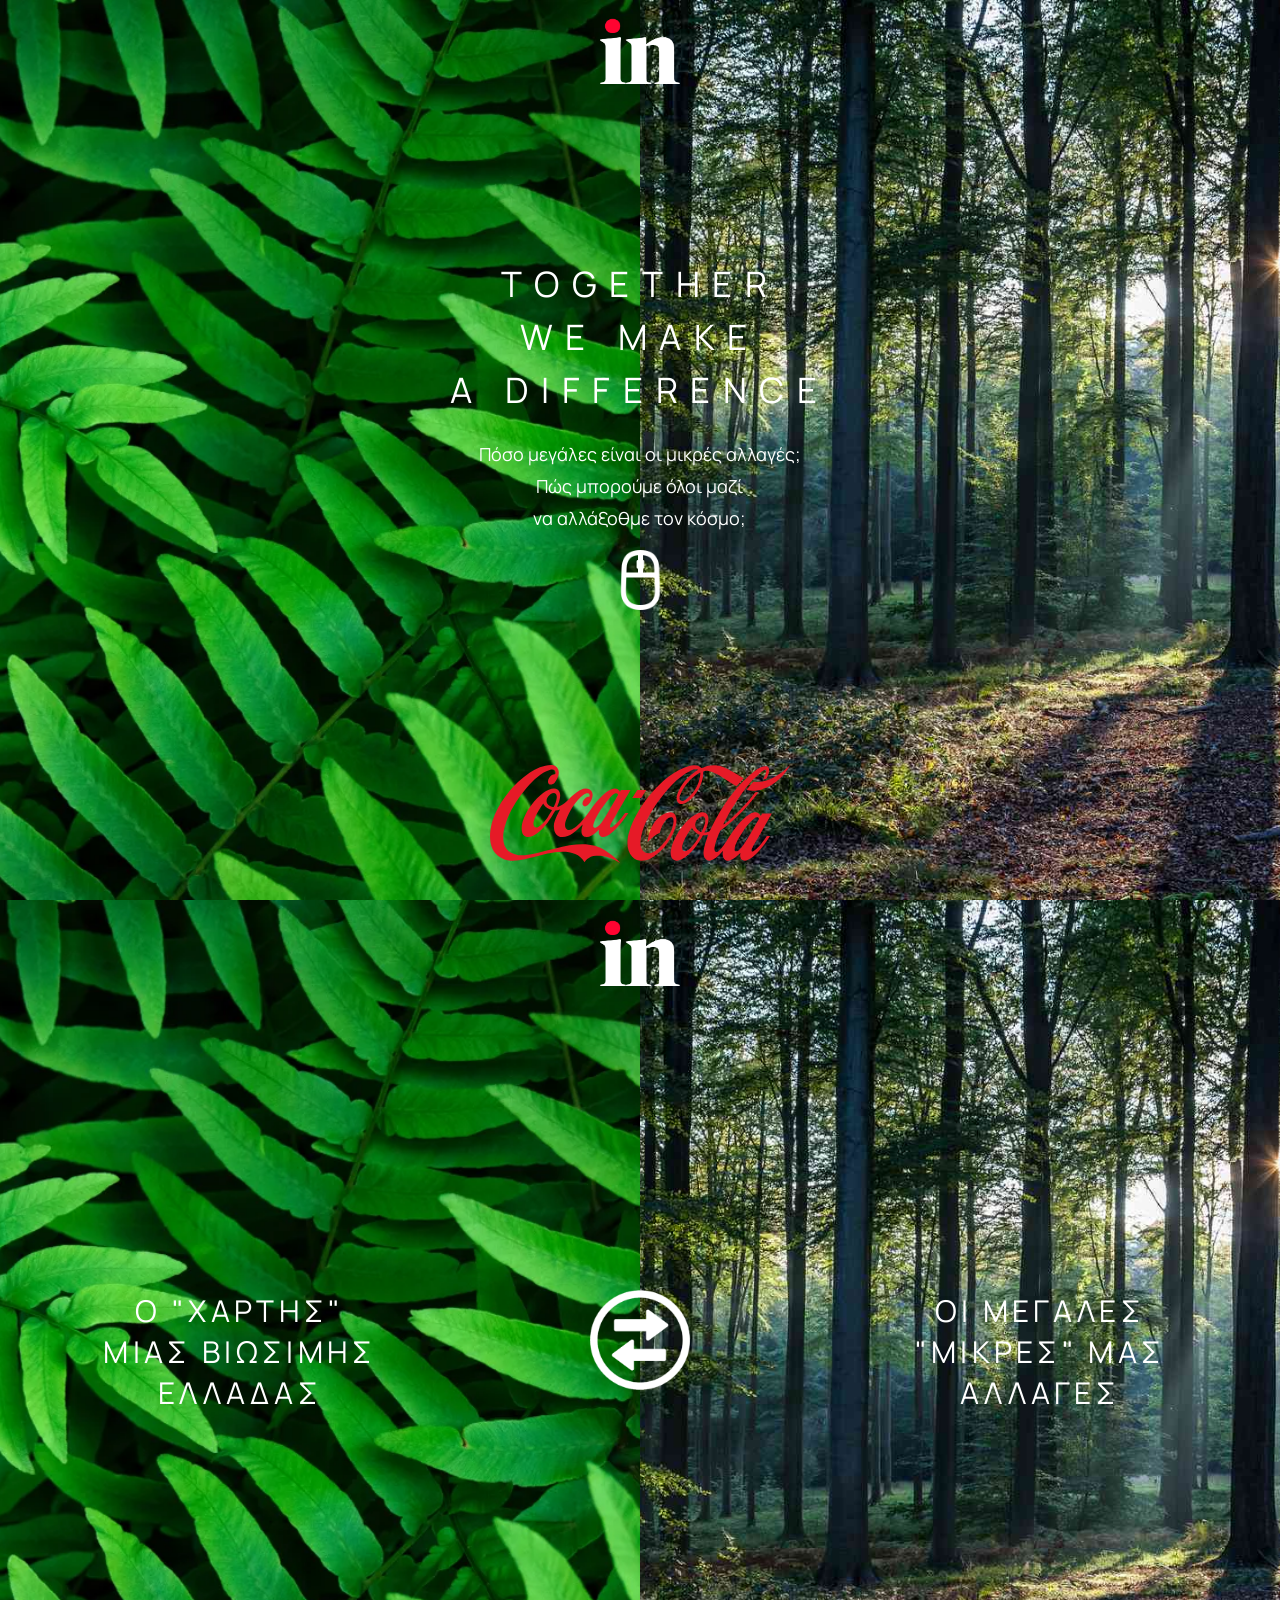
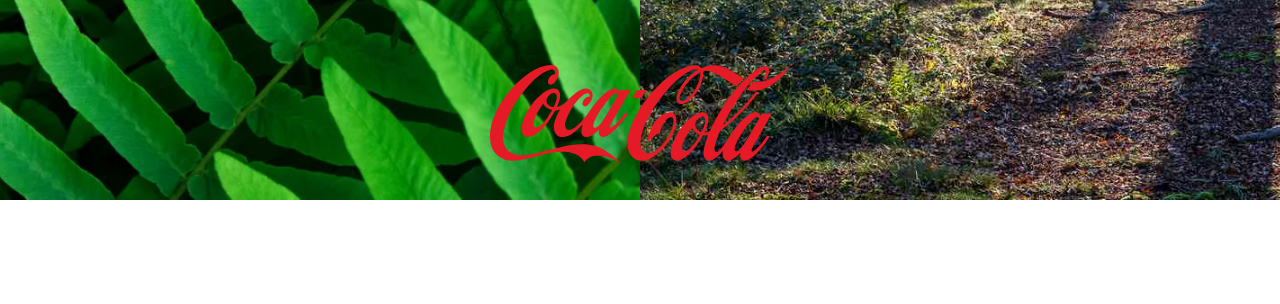
==== index.html @ edd8a03d "Update All slider fixed, small problem with the 2nd" ====
<!DOCTYPE html>
<html lang="en">
<head>
    <meta charset="UTF-8">
    <meta name="viewport" content="width=device-width, initial-scale=1.0">
    <title>In.gr</title>

    <link rel="preconnect" href="https://fonts.googleapis.com">
    <link rel="preconnect" href="https://fonts.gstatic.com" crossorigin>
    <link href="https://fonts.googleapis.com/css2?family=Manrope:wght@200..800&display=swap" rel="stylesheet">


    <script  src="https://code.jquery.com/jquery-3.5.1.min.js"  crossorigin="anonymous"></script>
    <script type="text/javascript" src="./js/fullview.js"></script>


    <link rel="stylesheet" href="css/style.css">
</head>
<body>
    <div id="fullview">
        <div id="section0" class="wrap-page">
            <div class="wrap-content">
                
                <div class="wrap-content-items">
                    <div class="wrap-logo">
                        <img src="imgs/ingr_logo.png" alt="logo">
                    </div>
                    <div class="wrap-text">
                        <div class="text">
                            <div class="p1-wrap">
                                <p class="p1">TOGETHER</p>
                                <p class="p1">WE MAKE</p>
                                <p class="p1">A DIFFERENCE</p>
                            </div>
                            <div class="p2-wrap">
                                <p class="p2">Πόσο μεγάλες είναι οι μικρές αλλαγές;</p>
                                <p class="p2">Πώς μπορούμε όλοι μαζί</p>
                                <p class="p2">να αλλάξοθμε τον κόσμο;</p>
                            </div>
                            <div class="mouse-img">
                                <div class="mouse-icon">
                                    <img src="imgs/mouse.png" alt="">
                                </div>
                            </div>
                        </div>
                    </div>
                    
                    <div class="wrap-img-footer">
                        <div class="inner-img">
                            <img  class="logo-c" id="logo-c" src="imgs/coca-cola.svg" alt="">
                        </div>
                    </div>
                </div>

                <div class="wrap-img">
                    <div class="img1">
                        <img src="imgs/plants.jpg" alt="plants">
                    </div>
                    <div class="img2">
                        <img src="imgs/woods.jpeg" alt="woods">
                    </div>
                </div>

            </div>
        </div>
        
        <div id="section1" class="wrap-page">
            <div class="wrap-content">
                
                <div id="sec1" class="wrap-content-items2">
                    <div class="wrap-logo2" id="wraplogo2">
                        <img class="logo" src="imgs/ingr_logo.png" alt="logo">
                    </div>

                    
                    <div class="wrap-img-footer2" id="wrapimgfooter2">
                        <div class="inner-img2">
                            <img class="logo-c" src="imgs/coca-cola.svg" alt="">
                        </div>
                    </div>
                </div>

                <div id="sec2" class="wrap-img">
                    <div class="img1">
                        <img src="imgs/plants.jpg" alt="plants">
                    </div>
                    <div class="img2">
                        <img src="imgs/woods.jpeg" alt="woods">
                    </div>
                </div>
                <div id="sec3" class="wrap-text2">
                    <div class="wrap-content2">
                        <div class="text1" id="text1">
                            <p id="text1">Ο "ΧΑΡΤΗΣ" ΜΙΑΣ ΒΙΩΣΙΜΗΣ ΕΛΛΑΔΑΣ</p>
                        </div>
                        <div class="button">
                            <img class="switch_mob" src="imgs/switch.png" alt="">
                        </div>
                        <div class="text2" id="text2">
                            <p id="text2">ΟΙ ΜΕΓΑΛΕΣ "ΜΙΚΡΕΣ" ΜΑΣ ΑΛΛΑΓΕΣ</p>
                        </div>
                    </div>
                </div>
            </div>
        </div>

        <div id="section2" class="wrap-page">
            <div class="container">
                <div id="col1" class="column-1">
                    <div class="wrap-img">
                        <div class="img3">
                            <img src="imgs/plants.jpg" alt="plants">
                        </div>
                    </div>
                    <div class="wrap-video">
                        <img class="video" src="imgs/video.jpeg" alt="video">
                    </div>
                </div>
                
                <div id="col2" class="column-2">
                    <div class="wrap-map">
                        <img class="map" src="imgs/map.svg" alt="">
                    </div>
                </div>
                
                <div id="col3" class="column-3" >
                    <div class="wrap-logo3">
                        <img class="logo3" src="imgs/ingr_logo.png" alt="logo">
                    </div>
                    <div class="wrap-content-side">
                        <p class="text3">Ο "ΧΑΡΤΗΣ" ΜΙΑΣ ΒΙΩΣΙΜΗΣ ΕΛΛΑΔΑΣ</p>
                        <p class="text4">Ανακαλύψτε "μικρές πινέζες" στον Ελληνικό χάρτη με μεγάλη επίδραση σε όλους μας</p>
                    </div>
                </div>
            </div>    
            <div id="Replace">
                <div id="colReplace1" class="colReplace1" style="display: none;">
                    <div class="wrap-logo3">
                        <img class="logo3" src="imgs/ingr_logo.png" alt="logo">
                    </div>
                    <div class="wrap-content-side">
                        <p class="text3">ΟΙ ΜΕΓΑΛΕΣ "ΜΙΚΡΕΣ" ΜΑΣ ΑΛΛΑΓΕΣ</p>
                        <p class="text4">Βρείτε εκείνα τα μικρά πράγματα που μπορείτε να κάνετε στην καθημερινότηα, συμβάλλοντας σε μία μεγάλη αλλαγή.</p>
                    </div>
                </div>
                <div id="colReplace2" style="display: none;">
                    <div class="wrap-img">
                        <div class="img4">
                            <img src="imgs/woods.jpeg" alt="woods">
                        </div>
                    </div>
                </div>
                <div id="colReplace3" style="display: none;"></div>
            </div>
            
            <div class="button2">
                <img id="switch2" class="switch_mob2" src="imgs/switch.png" alt="">
            </div>
        </div>

        <div id="section3" class="wrap-page">

            <div id="container1">
                <div id="col1-2" class="colu1">
                    <div class="wrap-logo3">
                        <img class="logo3" src="imgs/ingr_logo.png" alt="logo">
                    </div>
                    <div class="wrap-content-side">
                        <p class="text3">ΟΙ ΜΕΓΑΛΕΣ "ΜΙΚΡΕΣ" ΜΑΣ ΑΛΛΑΓΕΣ</p>
                        <p class="text4">Βρείτε εκείνα τα μικρά πράγματα που μπορείτε να κάνετε στην καθημερινότηα, συμβάλλοντας σε μία μεγάλη αλλαγή.</p>
                    </div>
                </div>
                <div id="col2-2" class="colu2">
                    <div class="wrap-img">
                        <div class="img5">
                            <img src="imgs/woods.jpeg" alt="woods">
                        </div>
                    </div>
                </div>
                <div id="col3-2" class="colu3"></div>
            </div>  

            
            <div class="Replace">
                <div id="col-1" class="column1-2" style="display: none;">
                    <div class="wrap-img">
                        <div class="img3">
                            <img src="imgs/plants.jpg" alt="plants">
                        </div>
                    </div>
                    <div class="wrap-video2">
                        <img class="video" src="imgs/video.jpeg" alt="video">
                    </div>
                </div>
                
                <div id="col-2" class="column2-2" style="display: none;">
                    <div class="wrap-map">
                        <img class="map" src="imgs/map.svg" alt="">
                    </div>
                </div>
                
                <div id="col-3" class="column3-2" style="display: none;">
                    <div class="wrap-logo3">
                        <img class="logo3" src="imgs/ingr_logo.png" alt="logo">
                    </div>
                    <div class="wrap-content-side">
                        <p class="text3">Ο "ΧΑΡΤΗΣ" ΜΙΑΣ ΒΙΩΣΙΜΗΣ ΕΛΛΑΔΑΣ</p>
                        <p class="text4">Ανακαλύψτε "μικρές πινέζες" στον Ελληνικό χάρτη με μεγάλη επίδραση σε όλους μας</p>
                    </div>
                </div>
            </div>  

            <div class="button3">
                <img id="switch3" class="switch_mob3" src="imgs/switch.png" alt="">
            </div>
        </div>
    </div>

    <script src="js/index.js"></script>
</body>
</html>
---- css/style.css ----
body, html {
    margin: 0;
    padding: 0;
    height: 100%;
    min-width: 350px;
}
html {
    scroll-behavior: smooth;
    text-rendering: optimizeLegibility;
    -webkit-font-smoothing: antialiased;
    -webkit-tap-highlight-color: transparent;
    -ms-text-size-adjust: 100%;
    -webkit-text-size-adjust: 100%;
    -webkit-font-smoothing: antialiased;
    -moz-osx-font-smoothing: grayscale;
    overflow-x: hidden;
    overflow-y: hidden;
    height: 100%;
}


.wrap-page {
    display: flex;
    width: 100%;
    height: 100vh;
    transition: transform 0.9s ease;
}
#section2 {
    transform: translateX(-100%);
    margin-top: -100vh;
    z-index: 2;
    background-color: rgb(215, 212, 204);
}
#section3{
    transform: translateX(100%);
    margin-top: -100vh;
    z-index: 2;
    background-color: rgb(215, 212, 204);
}
@keyframes bounce {
    0%, 20%, 50%, 80%, 100% {
        transform: translateY(0);
    }
    40% {
        transform: translateY(-20px);
    }
    60% {
        transform: translateY(-10px);
    }
}

.img1, .img2 {
    width: 50%;
    height: 100%;
    overflow: hidden;
}

.img1 img, .img2 img {
    width: 100%;
    height: 100%;
    object-fit: cover;
}

.wrap-logo {
    position: absolute;
    top: 2%;
    left: 50%;
    transform: translateX(-50%);
    z-index: 1;
}
.wrap-logo img {
    max-width: 90px;
    height: auto;
}

.wrap-text {
    position: absolute;
    top: 25vh;
    left: 50%;
    transform: translate(-50%);
    z-index: 1;
    color: white;
}
.p1-wrap, .p2-wrap {
    display: flex;
    flex-direction: column;
    align-items: center;
}
.p1-wrap {
    margin-bottom: 40px;
}
.p2-wrap {
    margin-bottom: 20px;
}
.p1 {
    font-size: 35px;
    margin-bottom: -30px;
    font-family: 'Manrope';
    letter-spacing: 0.5cap;
}
.p2 {
    margin-bottom: -10px;
    font-size: 18px;
    font-family: 'Manrope';
    display: flex;
}

.mouse-img {
    position: absolute;
    left: 50%;
    transform: translateX(-50%);
    z-index: 1;
}
.mouse-icon img {
    max-width: 80px;
    height: auto;
}

.wrap-img-footer {
    position: absolute;
    top: 85vh;
    left: 50%;
    transform: translateX(-50%);
    z-index: 1;
}
.inner-img img {
    max-width: 300px;
    height: auto;
}

/*FIX THAT*/
.logo-c {
    position: relative;
}

/*****************************************/

.wrap-logo2 {
    position: absolute;
    left: 50%;
    transform: translate(-50%);
    z-index: 1;
}
.logo {
    padding-top: 20px;
}
.wrap-logo2 img {
    max-width: 90px;
    height: auto;
}
.wrap-img-footer2 {
    position: absolute;
    top: 185vh;
    left: 50%;
    transform: translateX(-50%);
    z-index: 1;
}
.inner-img2 img {
    max-width: 300px;
    height: auto;
}



.wrap-text2 {
    position: absolute;
    top: 140vh;
    left: 50%;
    transform: translate(-50%);
    color: white;
}
.wrap-content2 {
    width: 1100px;
    display: flex;
    justify-content: space-between;
}
.text1, .text2 {
    max-width: 300px;
    font-family: "Manrope";
    letter-spacing: 0.2cap;
    text-align: center;
    font-size: 30px;
}
.switch_mob {
    width: 100%;
    max-width: 100px;
    height: auto;
    padding-top: 30px;
}
.button {
    height: 150px;
    width: 100px;
}


#fv-dots {
    position: fixed;
    top: 50%;
    left: 96%;
    transform: translate(-50%, -50%);
}

#fv-dots ul {
    display: block;
    list-style: none;
}

#fv-dots ul li {
    padding: 10px;
}

#fv-dots ul li a {
    display: block;
    margin: auto;
    width: 10px;
    height: 10px;
    text-align: center;
}

#fv-dots ul li a span {
    display: block;
    z-index: 1;
    cursor: pointer;
    text-decoration: none;
    background-color: #888888;
    border-radius: 50%;
    margin: 0 auto;
    width: 7px;
    height: 7px;
    transition: 0.1s ease all;
}


#fv-dots ul a.active span {
    width: 9px;
    height: 9px;
    background-color: #bdbdbd;
}

#fv-dots ul a:hover span {
    width: 9px;
    height: 9px;
}

@media (max-width: 1100px) {
    .wrap-content2 {
        width: 800px;
    }
    .text1, .text2 {
        font-size: 25px;
    }
    .switch_mob {
        padding-left: 10px;
        height: auto;
        width: 80px;
    }
}
@media (max-width: 800px) {
    .wrap-content2 {
        width: 600px;
    }
    .text1, .text2 {
        font-size: 23px;
    }
    .switch_mob {
        padding-right: 200px;
        height: auto;
        width: 70px;
    }
}
@media (max-width: 600px) {
    .wrap-content2 {
        width: 400px;
    }
    .text1, .text2 {
        font-size: 20px;
    }
}

/***********************************/
.section3{
    max-height: 100vh;
}

.container {
    margin: 0;
    padding: 0;
    height: 100%;
    display: flex;
    height: 100%;
}

.column-1 {
    width: 34%;
    transition: all 0.5s ease-in-out;
}

.column-2 {
    width:48%;
    transition: all 0.5s ease-in-out;
    background-color: rgb(212, 212, 212);
}

.column-3 {
    width: 18%;
    background-color: rgb(126, 0, 0);
    transition: all 0.5s ease-in-out;
}


.wrap-img {
    position: relative;
    width: 100%;
    height: 100%;
    display: flex;
    z-index: 0;
}
.img3{
    width: 100%;
    height: 100%;
    overflow: hidden;
}
.img3 img{
    width: 100%;
    height: 100%;
    object-fit: cover;
}

.wrap-video {
    top: -90%;
    position: relative;
    display: flex;
    justify-content: center;
    align-content: center;
}
.video {
    height: auto;
    max-width: 450px;
    width: 100%;
    padding: 20px;
}

.wrap-map {
    position: relative;
    width: 100%;
    height: 100%;
    display: flex;
}
.map{
    width: 100%;
    height: 100%;
    overflow: hidden;
}

.wrap-logo3 {
    display: flex;
    justify-content: center;
    z-index: 1;
}
.logo3 {
    padding-top: 5vh;
}
.wrap-logo3 img {
    max-width: 70px;
    height: auto;
}
.wrap-content-side {
    display: flex;
    flex-direction: column;
    align-items: center;
    padding-top: 30px;
}
.text3 {
    max-width: 250px;
    font-family: "Manrope";
    letter-spacing: 0.2cap;
    text-align: center;
    font-size: 26px;
    font-weight: 200;
    color: white;
}
.text4 {
    max-width: 300px;
    font-family: "Manrope";
    letter-spacing: 0.2cap;
    text-align: center;
    font-size: 16px;
    font-weight: 200;
    color: white;
}
.switch_mob2 {
    position: absolute;
    width: 100%;
    max-width: 100px;
    height: auto;
    top: 50vh;
    right: 18%;
    transform: translate(50%);
    transition: all 0.6s ease-in-out;
}


/* CSS for fade effect */
.content-wrapper {
    opacity: 1;
    transition: opacity 0.4s ease-in-out;
}

.fade {
    opacity: 0;
}



#fv-dots {
    position: fixed;
    top: 50%;
    display: none;
    left: 96%;
    transform: translate(-50%, -50%);
}

@media screen and (max-width: 800px) {
    .container {
        flex-direction: column;
    }
    .column-1 {
        width: 100%;
        max-height: 32vh;
    }
    .wrap-video {
        top:-100%
    }
    .video {
        height: auto;
        max-width: 150px;
        width: 100%;    
        padding: 20px;
    }    
    
    
    .column-2 {
        width: 100%;
        max-height: 38vh;
    }
    .column-3 {
        width: 100%;
        max-height: 30vh;
    }
}
/******************************************************/
#container1 {
    margin: 0;
    padding: 0;
    width: 100%;
    height: 100vh;
    display: flex;
}

.colu1 {
    max-width: 22%;
    width: 100%;
    height: 100%;
    position: relative;
    background-color: rgb(126, 0, 0);
    transition: all 0.5s ease-in-out;
}
.colu2 {
    max-width: 78%;
    width: 100%;
    height: 100%;
    position: relative;
    transition: all 0.5s ease-in-out;
}
.colu3 {
    width: 0%;
    transition: all 0.5s ease-in-out;
    background-color: rgb(126, 0, 0);
}


.wrap-video2 {
    top: -90%;
    position: relative;
    display: flex;
    justify-content: center;
    align-content: center;
}

.switch_mob3 {
    position: absolute;
    width: 100%;
    max-width: 100px;
    height: auto;
    top: 50vh;
    right: 78%;
    transform: translate(50%);
    transition: all 0.6s ease-in-out;
}
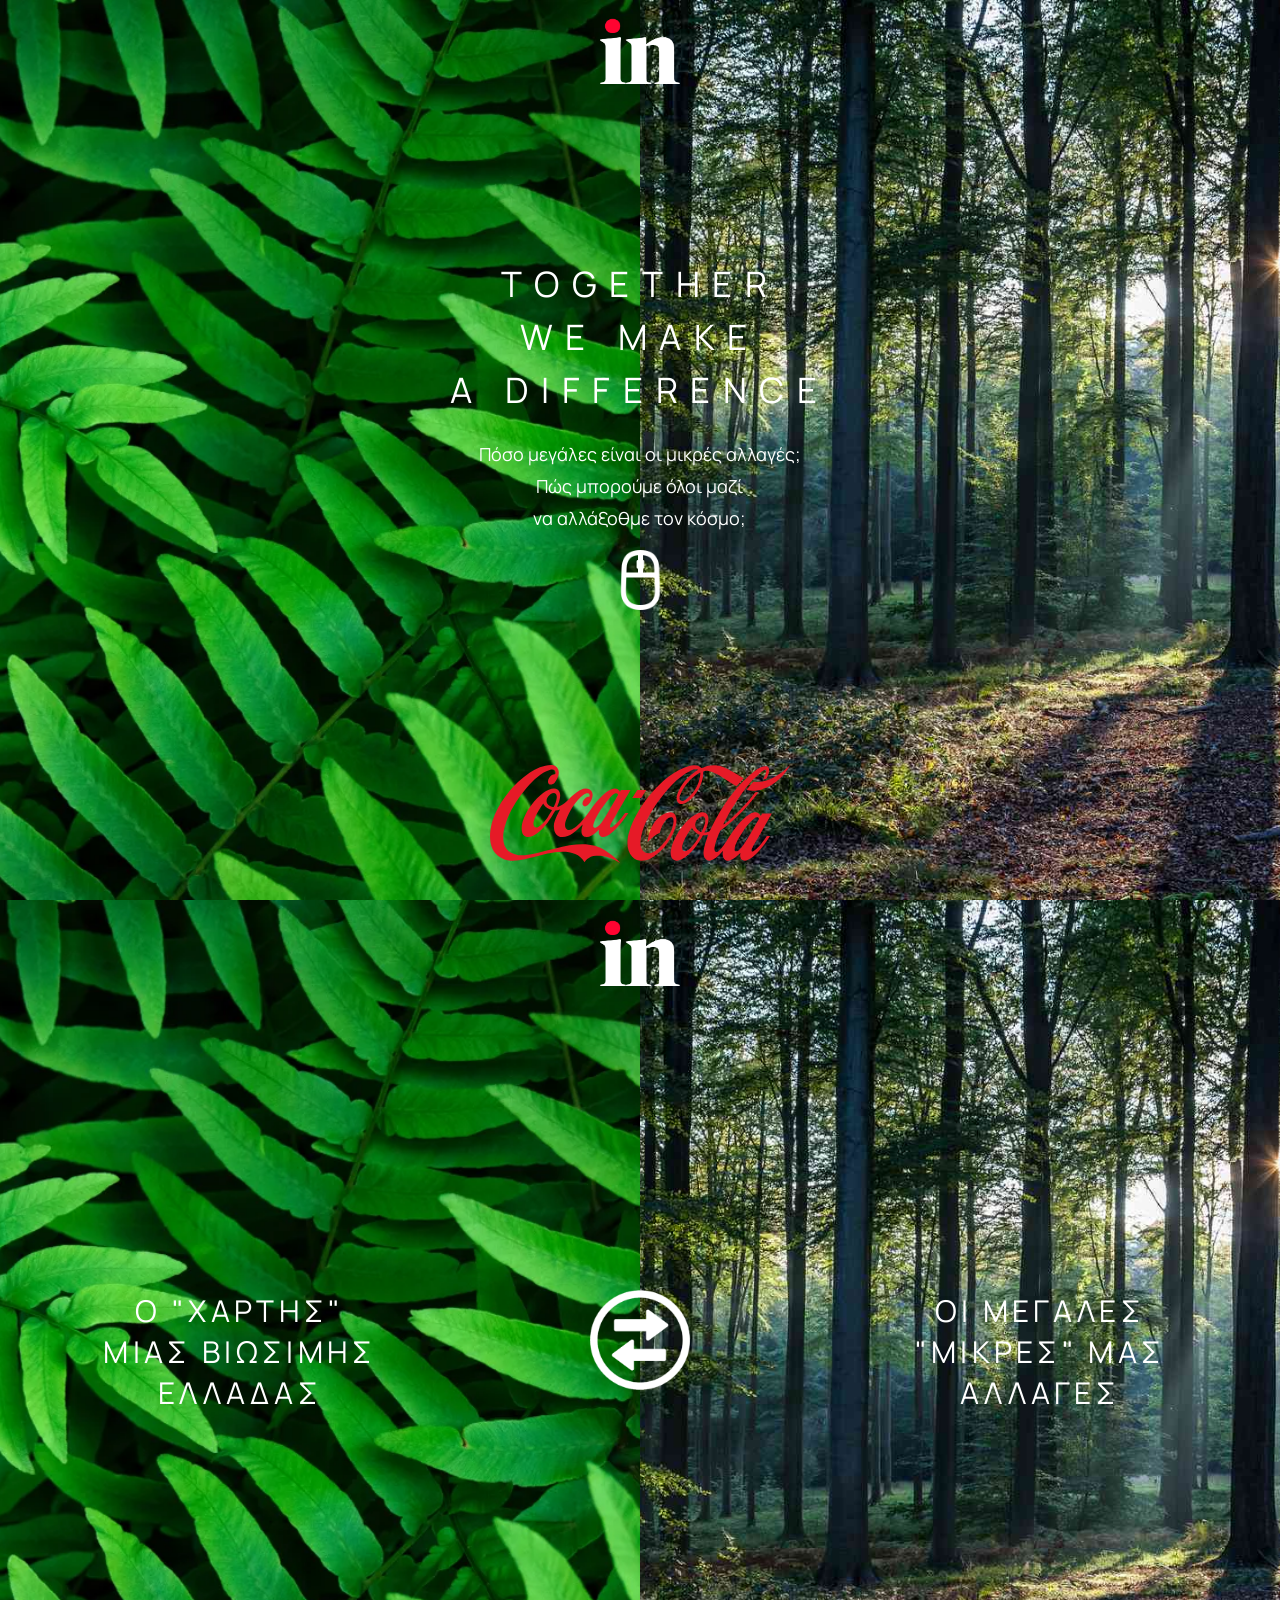
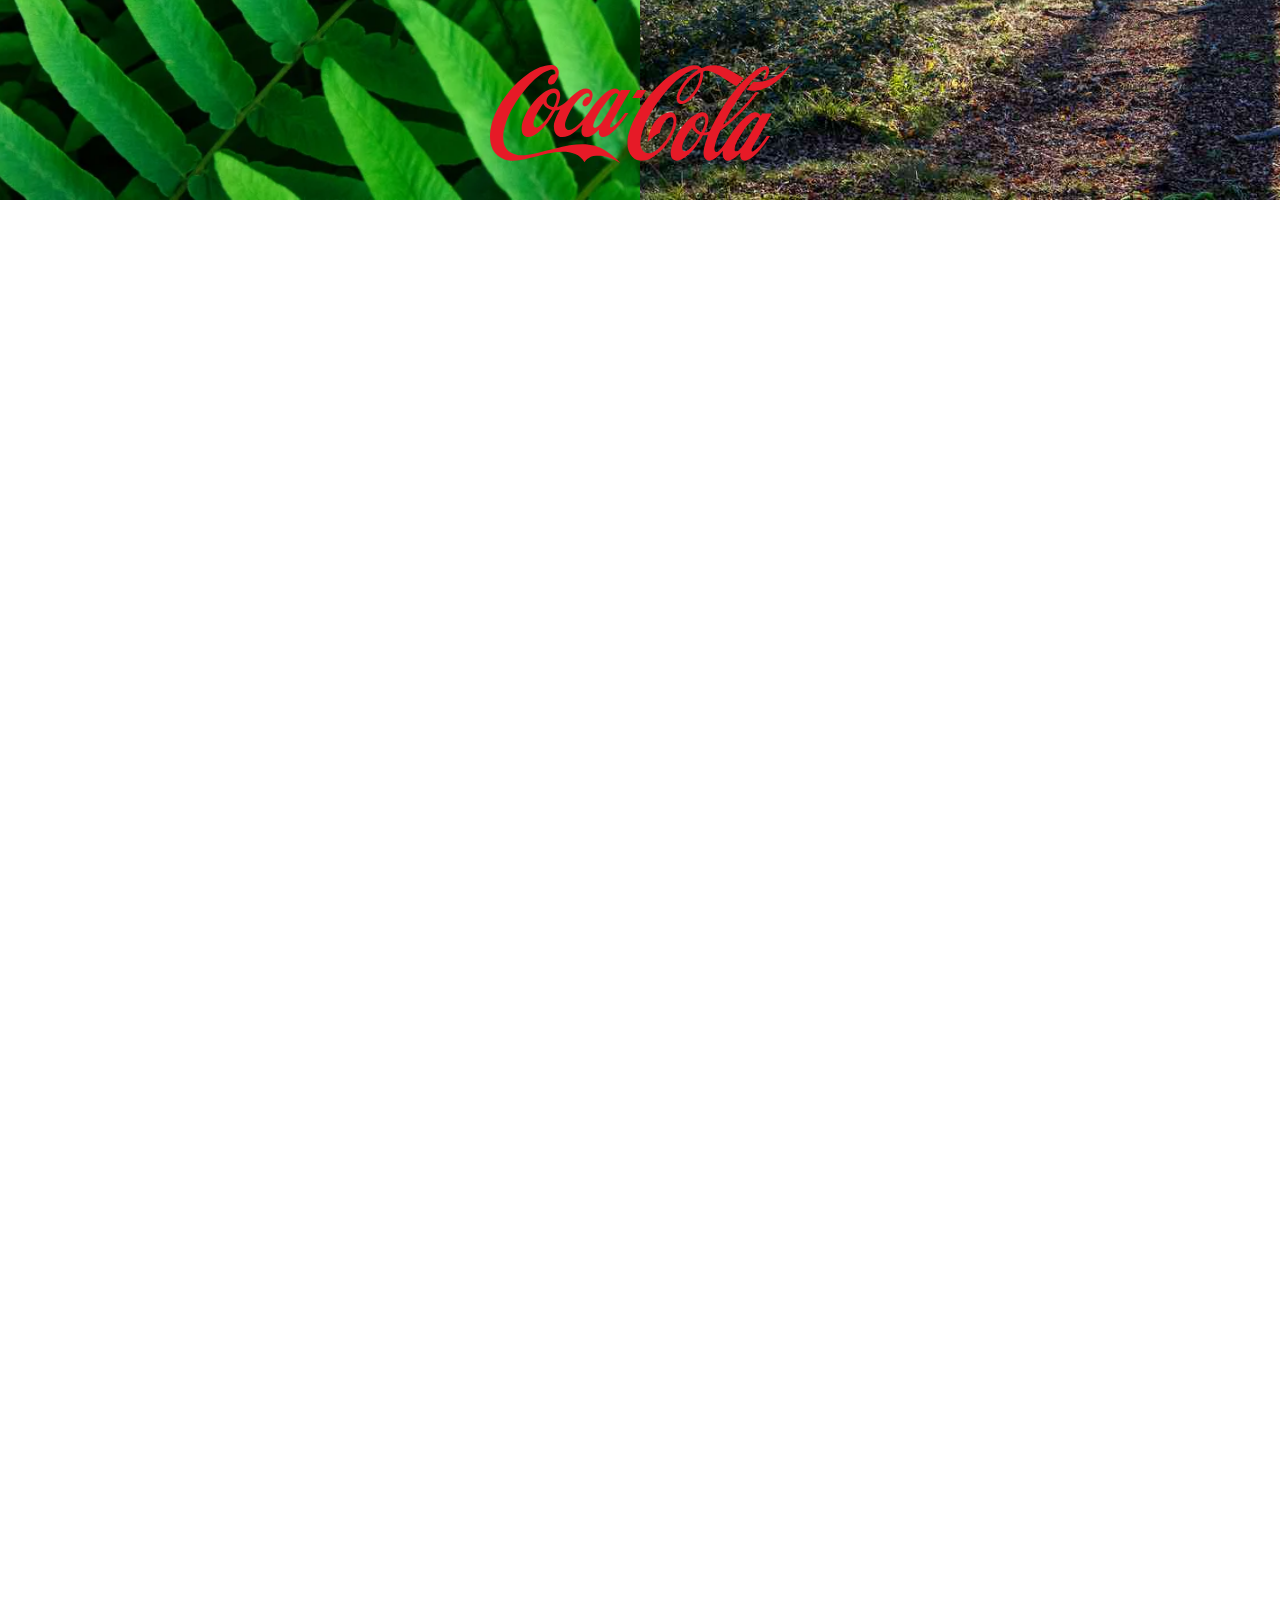
==== commit 72431618: "Changes" ====
--- a/index.html
+++ b/index.html
@@ -172,8 +172,24 @@
                 </div>
                 <div id="col2-2" class="colu2">
                     <div class="wrap-img">
-                        <div class="img5">
-                            <img src="imgs/woods.jpeg" alt="woods">
+                        <div>
+                            <div class="img5">
+                                <img src="imgs/woods.jpeg" alt="woods">
+                            </div>
+                            <div>
+                                <div class="art">
+
+                                </div>
+                                <div class="art">
+
+                                </div>
+                                <div class="art">
+
+                                </div>
+                                <div class="art">
+
+                                </div>
+                            </div>
                         </div>
                     </div>
                 </div>
@@ -182,7 +198,7 @@
 
             
             <div class="Replace">
-                <div id="col-1" class="column1-2" style="display: none;">
+                <div id="recol-1" class="column1-2" style="display: none;">
                     <div class="wrap-img">
                         <div class="img3">
                             <img src="imgs/plants.jpg" alt="plants">
@@ -193,13 +209,13 @@
                     </div>
                 </div>
                 
-                <div id="col-2" class="column2-2" style="display: none;">
+                <div id="recol-2" class="column2-2" style="display: none;">
                     <div class="wrap-map">
                         <img class="map" src="imgs/map.svg" alt="">
                     </div>
                 </div>
                 
-                <div id="col-3" class="column3-2" style="display: none;">
+                <div id="recol-3" class="column3-2" style="display: none;">
                     <div class="wrap-logo3">
                         <img class="logo3" src="imgs/ingr_logo.png" alt="logo">
                     </div>
--- a/css/style.css
+++ b/css/style.css
@@ -458,7 +458,6 @@
 }
 
 .colu1 {
-    max-width: 22%;
     width: 100%;
     height: 100%;
     position: relative;
@@ -496,4 +495,10 @@
     right: 78%;
     transform: translate(50%);
     transition: all 0.6s ease-in-out;
+}
+
+.art {
+    width: 200px;
+    height: 500px;
+    background-color: blue;
 }
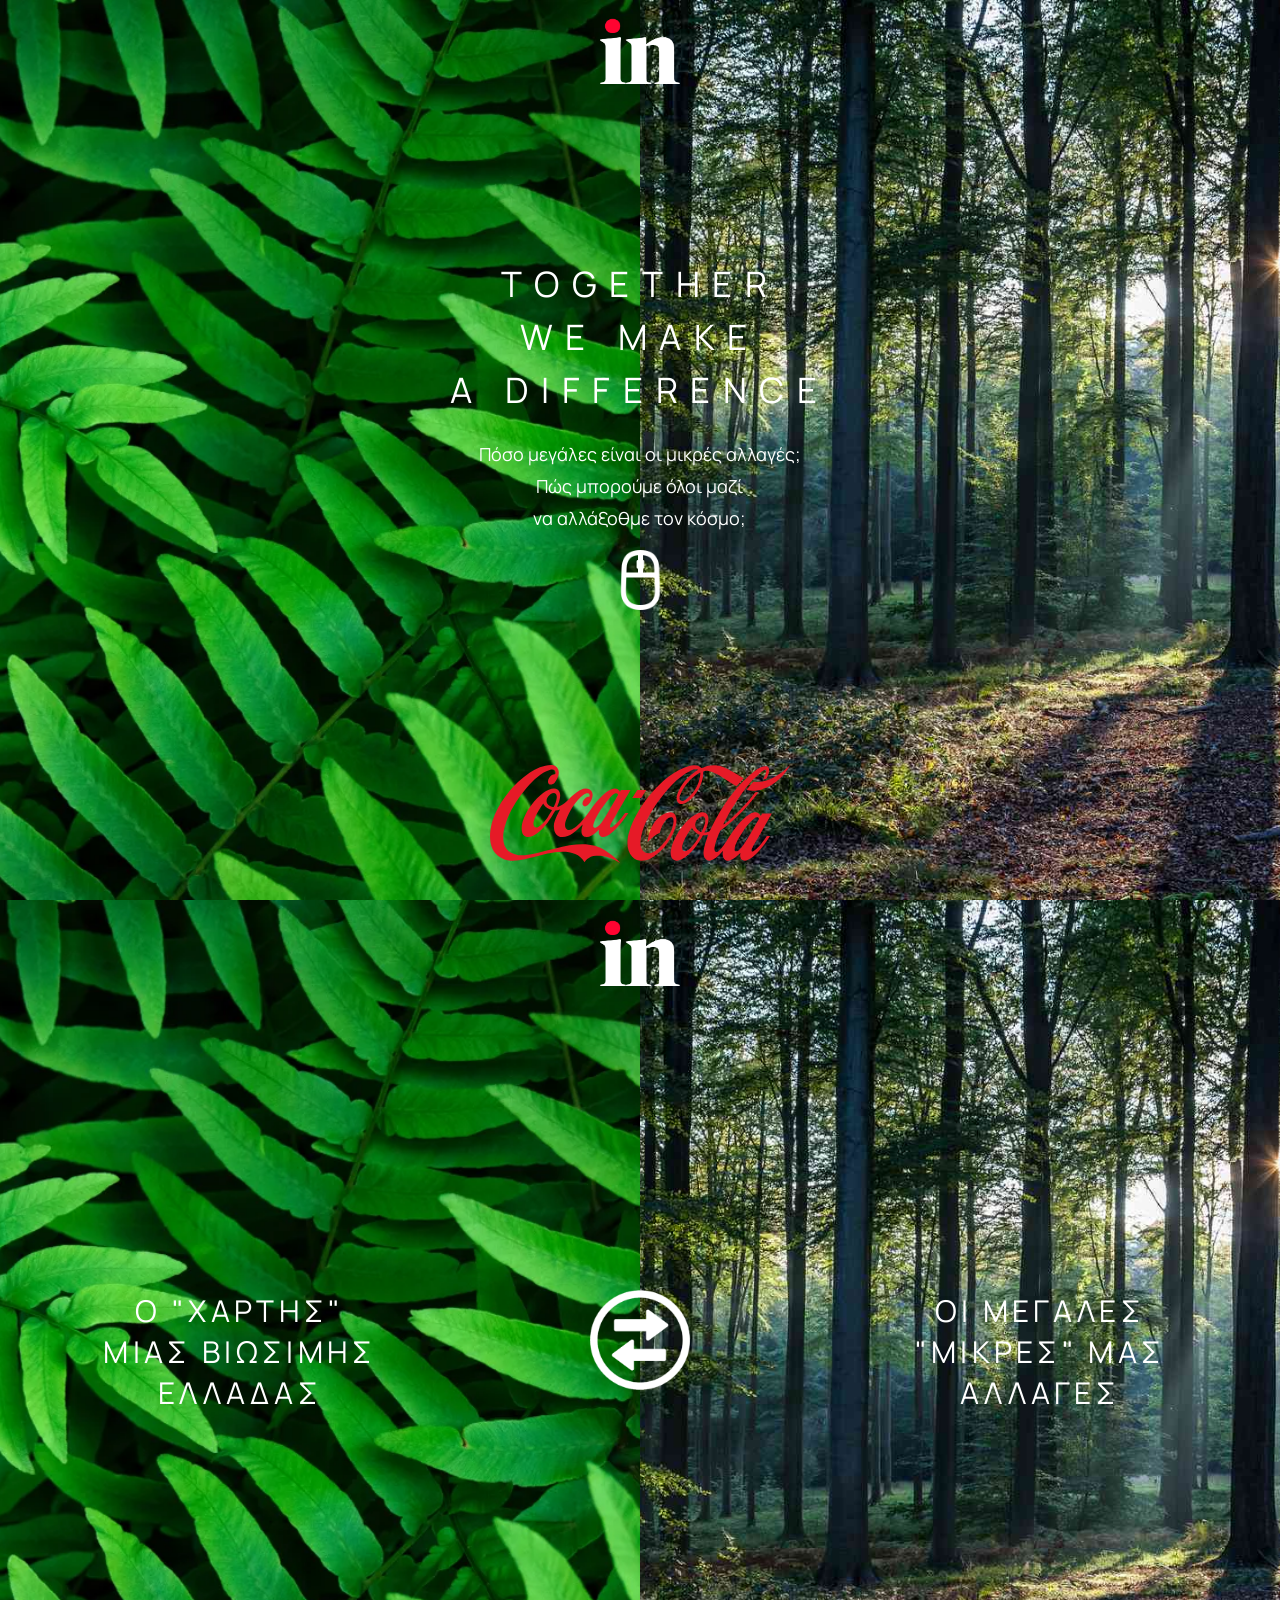
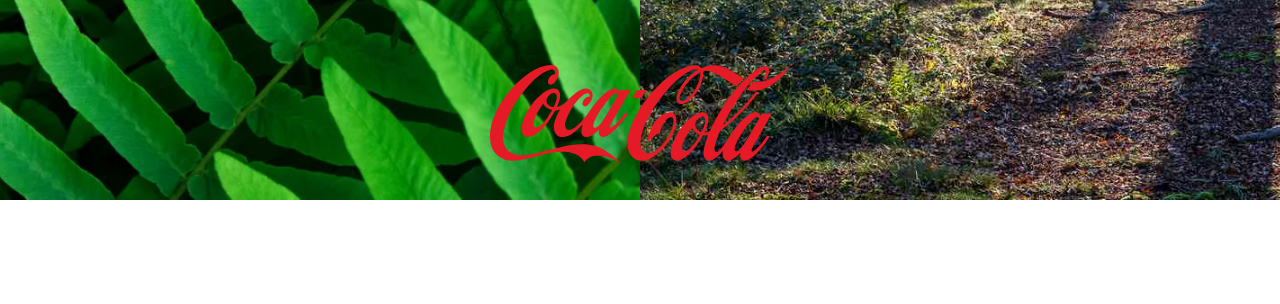
==== commit 9fed7843: "Updates" ====
--- a/index.html
+++ b/index.html
@@ -120,6 +120,11 @@
                 <div id="col2" class="column-2">
                     <div class="wrap-map">
                         <img class="map" src="imgs/map.svg" alt="">
+                        <div class="point">
+                            <div class="pointer thesal">
+
+                            </div>
+                        </div>
                     </div>
                 </div>
                 
@@ -147,6 +152,20 @@
                     <div class="wrap-img">
                         <div class="img4">
                             <img src="imgs/woods.jpeg" alt="woods">
+                            <div class="wrap-art">
+                                <div class="art">
+                                    <img src="imgs/video.jpeg" alt="">
+                                </div>
+                                <div class="art">
+                                    <img src="imgs/video.jpeg" alt="">
+                                </div>
+                                <div class="art">
+                                    <img src="imgs/video.jpeg" alt="">
+                                </div>
+                                <div class="art">
+                                    <img src="imgs/video.jpeg" alt="">
+                                </div>
+                            </div>
                         </div>
                     </div>
                 </div>
@@ -158,7 +177,7 @@
             </div>
         </div>
 
-        <div id="section3" class="wrap-page">
+        <div id="section3" class="wrap-page hidden">
 
             <div id="container1">
                 <div id="col1-2" class="colu1">
@@ -172,31 +191,44 @@
                 </div>
                 <div id="col2-2" class="colu2">
                     <div class="wrap-img">
-                        <div>
+                        <div class="wrap-vid">
                             <div class="img5">
                                 <img src="imgs/woods.jpeg" alt="woods">
                             </div>
-                            <div>
-                                <div class="art">
-
-                                </div>
-                                <div class="art">
-
-                                </div>
-                                <div class="art">
-
-                                </div>
-                                <div class="art">
-
+                            <div class="wrap-arts">
+                                <div class="wrap-art">
+                                    <div class="art">
+                                        <img src="imgs/video.jpeg" alt="">
+                                        <div class="ontop">
+                                            <h2>Zero Drop tips</h2>
+                                            <p>που δίνουν καθημερινά αξία σε κάθε σταγόνα νερού</p>
+                                        </div>
+                                    </div>
+                                </div>
+                                <div class="wrap-art">
+                                    <div class="art">
+                                        <img src="imgs/video.jpeg" alt="">
+                                        <div class="ontop">
+                                            <h2>Κλιματική Αλλαγή</h2>
+                                            <p>Όλοι μαζί μπορούμε να κάνουμε την διαφορά</p>
+                                        </div>
+                                    </div>
+                                </div>
+                                <div class="wrap-art">
+                                    <div class="art">
+                                        <img src="imgs/video.jpeg" alt="">
+                                        <div class="ontop">
+                                            <h2>Circular Economy</h2>
+                                            <p>Έτσι θα κάνεις την κυκλική οικονομία έναν τρόπο ζωής</p>
+                                        </div>
+                                    </div>
                                 </div>
                             </div>
                         </div>
                     </div>
                 </div>
                 <div id="col3-2" class="colu3"></div>
-            </div>  
-
-            
+            </div>
             <div class="Replace">
                 <div id="recol-1" class="column1-2" style="display: none;">
                     <div class="wrap-img">
--- a/css/style.css
+++ b/css/style.css
@@ -69,6 +69,7 @@
     z-index: 1;
 }
 .wrap-logo img {
+    width: 100%;
     max-width: 90px;
     height: auto;
 }
@@ -128,11 +129,28 @@
     height: auto;
 }
 
-/*FIX THAT*/
-.logo-c {
-    position: relative;
-}
-
+@media (max-width: 1100px) {
+    .wrap-logo img {
+        max-width: 80px;
+    }
+    .mouse-icon img {
+        max-width: 70px;
+    }
+    .inner-img img {
+        max-width: 270px;
+    }
+}
+@media (max-width: 800px) {
+    .wrap-logo img {
+        max-width: 70px;
+    }
+    .mouse-icon img {
+        max-width: 60px;
+    }
+    .inner-img img {
+        max-width: 250px;
+    }
+}
 /*****************************************/
 
 .wrap-logo2 {
@@ -254,6 +272,16 @@
         height: auto;
         width: 80px;
     }
+    .switch_mob2 {
+        height: auto;
+        width: 80px;
+    }
+    .wrap-logo2 img {
+        max-width: 80px;
+    }
+    .inner-img2 img {
+        max-width: 270px;
+    }
 }
 @media (max-width: 800px) {
     .wrap-content2 {
@@ -266,6 +294,16 @@
         padding-right: 200px;
         height: auto;
         width: 70px;
+    }
+    .switch_mob2 {
+        height: auto;
+        width: 70px;
+    }
+    .wrap-logo2 img {
+        max-width: 70px;
+    }
+    .inner-img2 img {
+        max-width: 250px;
     }
 }
 @media (max-width: 600px) {
@@ -303,7 +341,7 @@
 
 .column-3 {
     width: 18%;
-    background-color: rgb(126, 0, 0);
+    background-color:  rgb(195, 0, 0);
     transition: all 0.5s ease-in-out;
 }
 
@@ -345,6 +383,7 @@
     width: 100%;
     height: 100%;
     display: flex;
+    background-color: #e5e5e5;
 }
 .map{
     width: 100%;
@@ -398,7 +437,18 @@
     transform: translate(50%);
     transition: all 0.6s ease-in-out;
 }
-
+@media (max-width: 1100px) {
+    .switch_mob2 {
+        height: auto;
+        width: 70px;
+    }
+}
+@media (max-width: 800px) {
+    .switch_mob2 {
+        height: auto;
+        width: 60px;
+    }
+}
 
 /* CSS for fade effect */
 .content-wrapper {
@@ -461,7 +511,7 @@
     width: 100%;
     height: 100%;
     position: relative;
-    background-color: rgb(126, 0, 0);
+    background-color: rgb(195, 0, 0);
     transition: all 0.5s ease-in-out;
 }
 .colu2 {
@@ -474,7 +524,7 @@
 .colu3 {
     width: 0%;
     transition: all 0.5s ease-in-out;
-    background-color: rgb(126, 0, 0);
+    background-color: rgb(195, 0, 0);
 }
 
 
@@ -496,9 +546,56 @@
     transform: translate(50%);
     transition: all 0.6s ease-in-out;
 }
+@media (max-width: 1100px) {
+    .switch_mob3 {
+        height: auto;
+        width: 70px;
+    }
+}
+@media (max-width: 800px) {
+    .switch_mob3 {
+        height: auto;
+        width: 60px;
+    }
+}
+
+
+.wrap-vid {
+    width: 100%;
+    height: 100vh;
+}
+.img5 {
+    width: 100%;
+    height: 100vh;
+}
+
+.wrap-arts {
+    display: flex;
+    margin-top: -87vh;
+    margin-left: 120px;
+}
+.ontop {
+    max-width: 320px;
+    background-color: rgba(232, 7, 7, 0.698);
+    color: white;
+    font-family: "Manrope";
+    margin-top: -166px;
+    padding: 15px;
+    position: absolute;
+    z-index: 2;
+}
+
 
 .art {
-    width: 200px;
-    height: 500px;
-    background-color: blue;
+    margin-right: 100px;
+    padding: 5px;
+    padding-bottom: 0;
+}
+
+.art img {
+    object-fit: cover;
+    width: 350px;
+    height: 650px;
+    position: relative;
+    z-index: 1;
 }
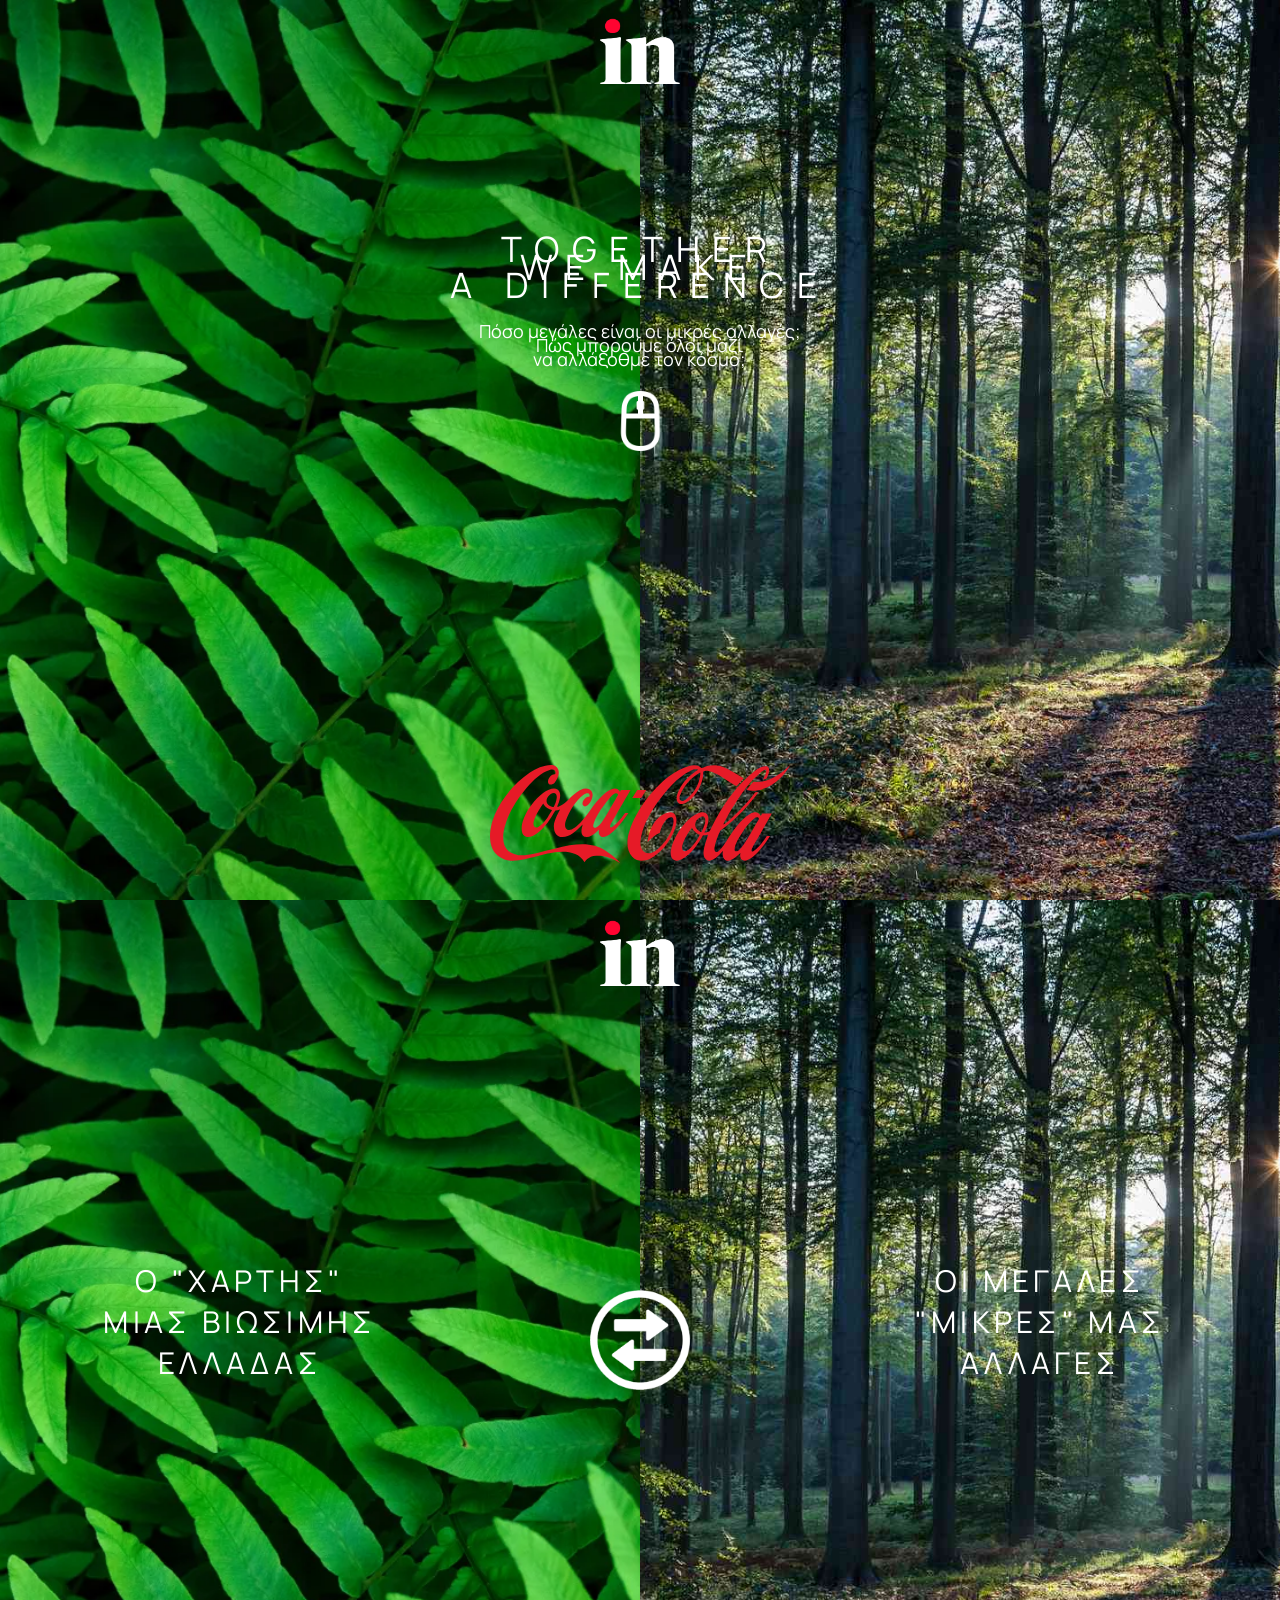
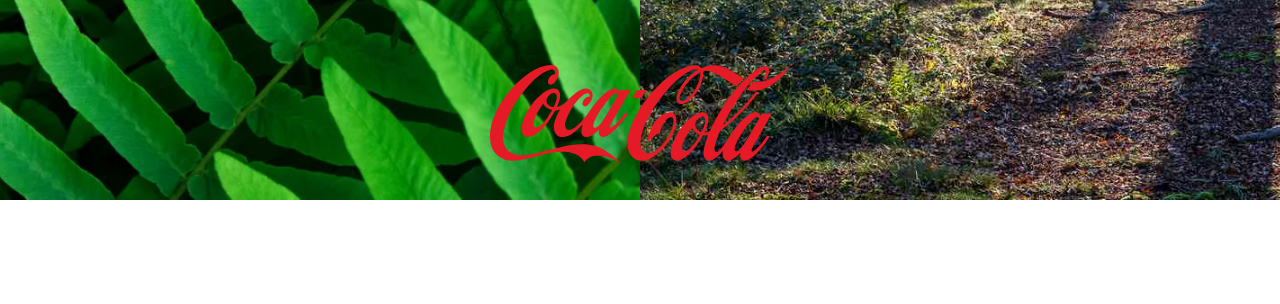
==== commit ee74eada: "Fix 1st slider fixed - need more" ====
--- a/index.html
+++ b/index.html
@@ -9,6 +9,7 @@
     <link rel="preconnect" href="https://fonts.gstatic.com" crossorigin>
     <link href="https://fonts.googleapis.com/css2?family=Manrope:wght@200..800&display=swap" rel="stylesheet">
 
+    <link rel="stylesheet" href="https://fonts.googleapis.com/css2?family=Material+Symbols+Rounded:opsz,wght,FILL,GRAD@48,400,0,0" />
 
     <script  src="https://code.jquery.com/jquery-3.5.1.min.js"  crossorigin="anonymous"></script>
     <script type="text/javascript" src="./js/fullview.js"></script>
@@ -105,7 +106,7 @@
         </div>
 
         <div id="section2" class="wrap-page">
-            <div class="container">
+            <div class="container-1">
                 <div id="col1" class="column-1">
                     <div class="wrap-img">
                         <div class="img3">
@@ -196,39 +197,53 @@
                                 <img src="imgs/woods.jpeg" alt="woods">
                             </div>
                             <div class="wrap-arts">
-                                <div class="wrap-art">
-                                    <div class="art">
-                                        <img src="imgs/video.jpeg" alt="">
-                                        <div class="ontop">
-                                            <h2>Zero Drop tips</h2>
-                                            <p>που δίνουν καθημερινά αξία σε κάθε σταγόνα νερού</p>
+                                <div class="cont">
+                                    <div class="container">
+                                        <div class="slider-wrapper">
+                                            <button id="prev-slide" class="slide-button material-symbols-rounded">
+                                            chevron_left
+                                            </button>
+                                            <ul class="image-list">
+                                                <div>
+                                                    <img class="image-item" src="imgs/plants.jpg" alt="img-1" />
+                                                </div>
+                                                <div>
+                                                    <img class="image-item" src="imgs/plants.jpg" alt="img-2" />
+                                                </div>
+                                                <div>
+                                                    <img class="image-item" src="imgs/plants.jpg" alt="img-3" />
+                                                </div>
+                                                <div>
+                                                    <img class="image-item" src="imgs/plants.jpg" alt="img-4" />
+                                                </div>
+                                                <div>
+                                                    <img class="image-item" src="imgs/plants.jpg" alt="img-5" />
+                                                </div>
+                                                <div>
+                                                    <img class="image-item" src="imgs/plants.jpg" alt="img-6" />
+                                                </div>
+                                                <img class="image-item" src="imgs/plants.jpg" alt="img-7" />
+                                                <img class="image-item" src="imgs/plants.jpg" alt="img-8" />
+                                                <img class="image-item" src="imgs/plants.jpg" alt="img-9" />
+                                                <img class="image-item" src="imgs/plants.jpg" alt="img-10" />
+                                            </ul>
+                                            <button id="next-slide" class="slide-button material-symbols-rounded">
+                                                chevron_right
+                                            </button>
+                                        </div>
+                                        <div class="slider-scrollbar">
+                                            <div class="scrollbar-track">
+                                                <div class="scrollbar-thumb"></div>
+                                            </div>
                                         </div>
                                     </div>
                                 </div>
-                                <div class="wrap-art">
-                                    <div class="art">
-                                        <img src="imgs/video.jpeg" alt="">
-                                        <div class="ontop">
-                                            <h2>Κλιματική Αλλαγή</h2>
-                                            <p>Όλοι μαζί μπορούμε να κάνουμε την διαφορά</p>
-                                        </div>
-                                    </div>
-                                </div>
-                                <div class="wrap-art">
-                                    <div class="art">
-                                        <img src="imgs/video.jpeg" alt="">
-                                        <div class="ontop">
-                                            <h2>Circular Economy</h2>
-                                            <p>Έτσι θα κάνεις την κυκλική οικονομία έναν τρόπο ζωής</p>
-                                        </div>
-                                    </div>
-                                </div>
                             </div>
                         </div>
                     </div>
                 </div>
                 <div id="col3-2" class="colu3"></div>
-            </div>
+                </div>
             <div class="Replace">
                 <div id="recol-1" class="column1-2" style="display: none;">
                     <div class="wrap-img">
--- a/css/style.css
+++ b/css/style.css
@@ -1,4 +1,10 @@
-body, html {
+* {
+    margin: 0;
+    padding: 0;
+    box-sizing: border-box;
+}
+
+  body, html {
     margin: 0;
     padding: 0;
     height: 100%;
@@ -320,7 +326,7 @@
     max-height: 100vh;
 }
 
-.container {
+.container-1 {
     margin: 0;
     padding: 0;
     height: 100%;
@@ -471,7 +477,7 @@
 }
 
 @media screen and (max-width: 800px) {
-    .container {
+    .container-1 {
         flex-direction: column;
     }
     .column-1 {
@@ -522,7 +528,6 @@
     transition: all 0.5s ease-in-out;
 }
 .colu3 {
-    width: 0%;
     transition: all 0.5s ease-in-out;
     background-color: rgb(195, 0, 0);
 }
@@ -572,7 +577,7 @@
 .wrap-arts {
     display: flex;
     margin-top: -87vh;
-    margin-left: 120px;
+    margin-left: 100px;
 }
 .ontop {
     max-width: 320px;
@@ -582,7 +587,7 @@
     margin-top: -166px;
     padding: 15px;
     position: absolute;
-    z-index: 2;
+    z-index: 1;
 }
 
 
@@ -590,12 +595,134 @@
     margin-right: 100px;
     padding: 5px;
     padding-bottom: 0;
+    position: absolute;
 }
 
 .art img {
     object-fit: cover;
     width: 350px;
     height: 650px;
+    position: absolute;
+    z-index: 1;
+}
+
+  .cont {
+    display: flex;
+    align-items: center;
+    justify-content: center;
+  }
+  .container {
+    max-width: 1320px;
+    width: 95%;
+  }
+  .slider-wrapper {
     position: relative;
-    z-index: 1;
-}+  }
+  .slider-wrapper .slide-button {
+    position: absolute;
+    top: 50%;
+    outline: none;
+    border: none;
+    height: 50px;
+    width: 50px;
+    z-index: 5;
+    color: #fff;
+    display: flex;
+    cursor: pointer;
+    font-size: 2.2rem;
+    background: #000;
+    align-items: center;
+    justify-content: center;
+    border-radius: 50%;
+    transform: translateY(-50%);
+  }
+  .slider-wrapper .slide-button:hover {
+    background: #404040;
+  }
+  .slider-wrapper .slide-button#prev-slide {
+    left: -25px;
+    display: none;
+  }
+  .slider-wrapper .slide-button#next-slide {
+    right: -25px;
+  }
+  .slider-wrapper .image-list {
+    display: grid;
+    grid-template-columns: repeat(10, 1fr);
+    gap: 50px;
+    font-size: 0;
+    list-style: none;
+    margin-bottom: 30px;
+    overflow-x: auto;
+    scrollbar-width: none;
+  }
+  .slider-wrapper .image-list::-webkit-scrollbar {
+    display: none;
+  }
+  .image-list {
+    height: 70vh;
+  }
+  .slider-wrapper .image-item {
+    width: 325px;
+    height: 100%;
+    object-fit: cover;
+  }
+  .container .slider-scrollbar {
+    height: 24px;
+    width: 100%;
+    display: flex;
+    align-items: center;
+  }
+  .slider-scrollbar .scrollbar-track {
+    background: #ccc;
+    width: 100%;
+    height: 2px;
+    display: flex;
+    align-items: center;
+    border-radius: 4px;
+    position: relative;
+  }
+  .slider-scrollbar:hover .scrollbar-track {
+    height: 4px;
+  }
+  .slider-scrollbar .scrollbar-thumb {
+    position: absolute;
+    background: #000;
+    top: 0;
+    bottom: 0;
+    width: 50%;
+    height: 100%;
+    cursor: grab;
+    border-radius: inherit;
+  }
+  .slider-scrollbar .scrollbar-thumb:active {
+    cursor: grabbing;
+    height: 8px;
+    top: -2px;
+  }
+  .slider-scrollbar .scrollbar-thumb::after {
+    content: "";
+    position: absolute;
+    left: 0;
+    right: 0;
+    top: -10px;
+    bottom: -10px;
+  }
+  /* Styles for mobile and tablets */
+  @media only screen and (max-width: 1023px) {
+    .slider-wrapper .slide-button {
+      display: none !important;
+    }
+    .slider-wrapper .image-list {
+      gap: 10px;
+      margin-bottom: 15px;
+      scroll-snap-type: x mandatory;
+    }
+    .slider-wrapper .image-list .image-item {
+      width: 280px;
+      height: 380px;
+    }
+    .slider-scrollbar .scrollbar-thumb {
+      width: 20%;
+    }
+  }
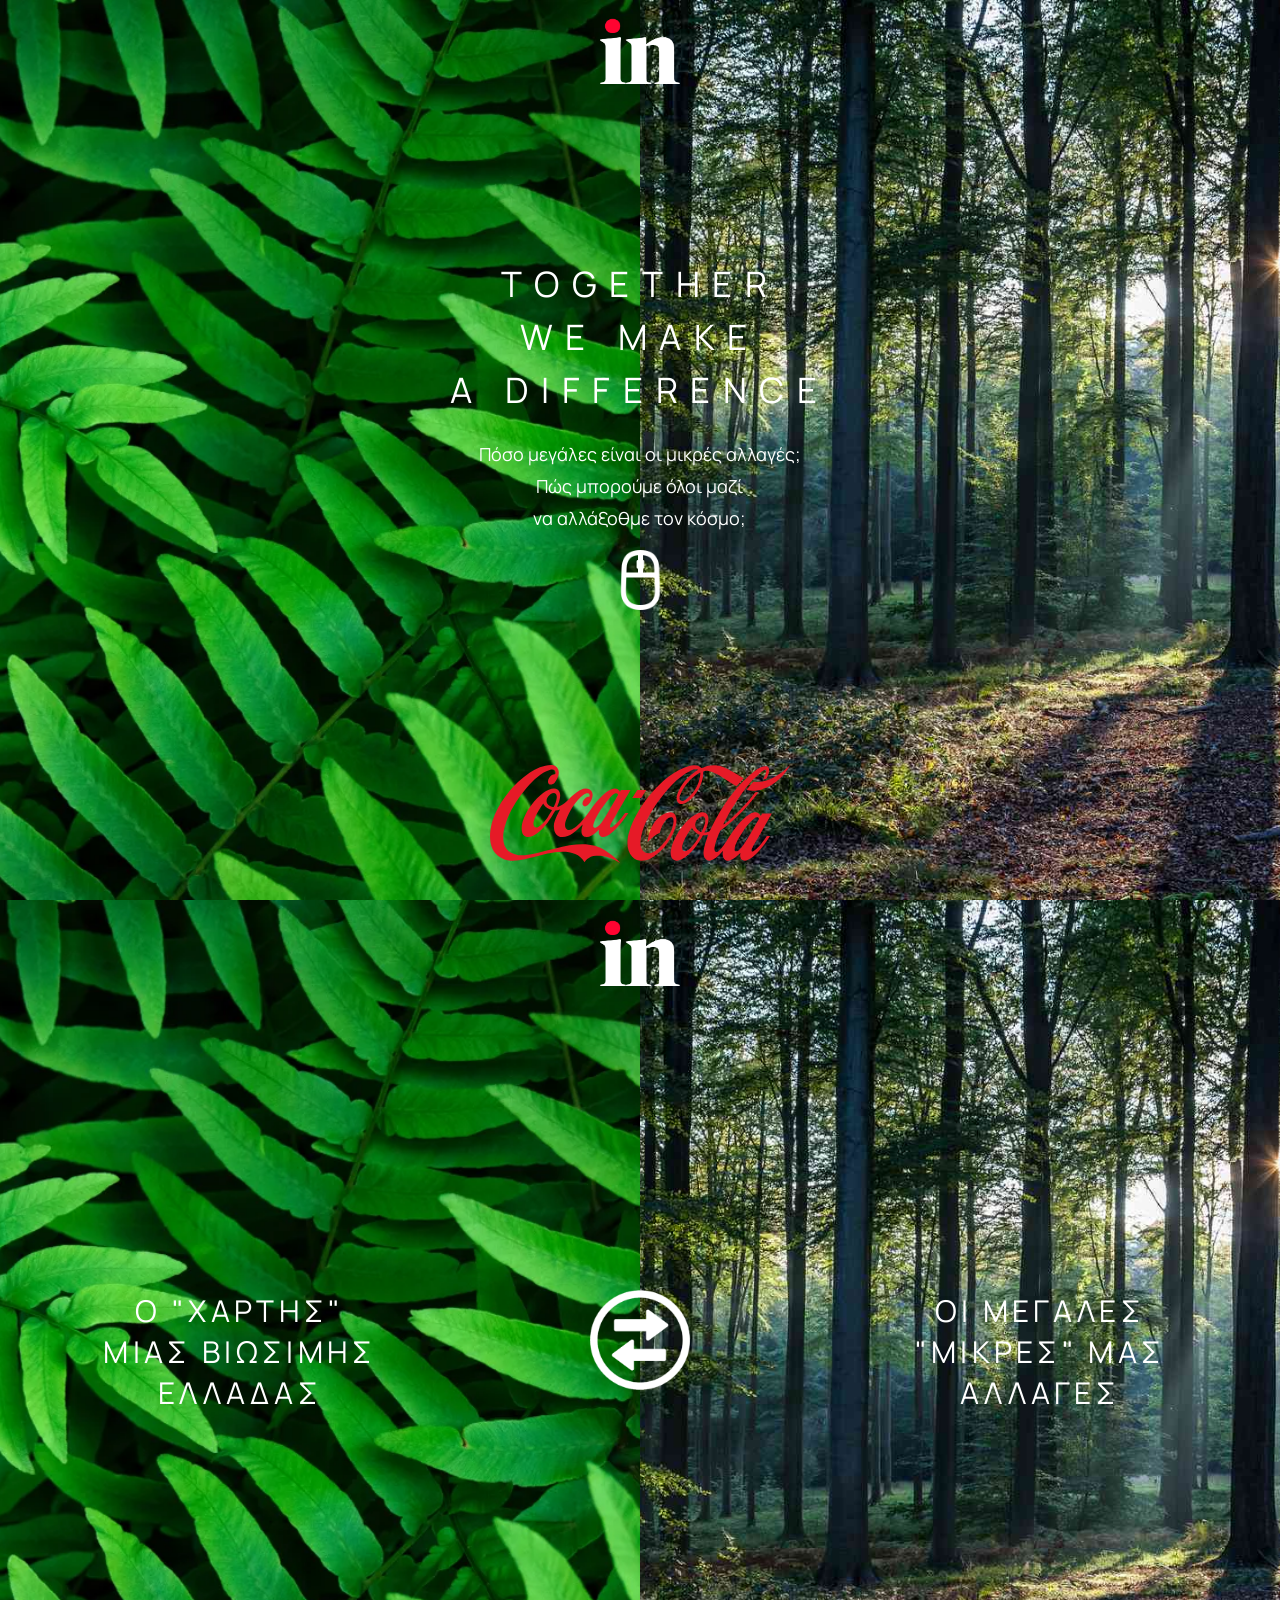
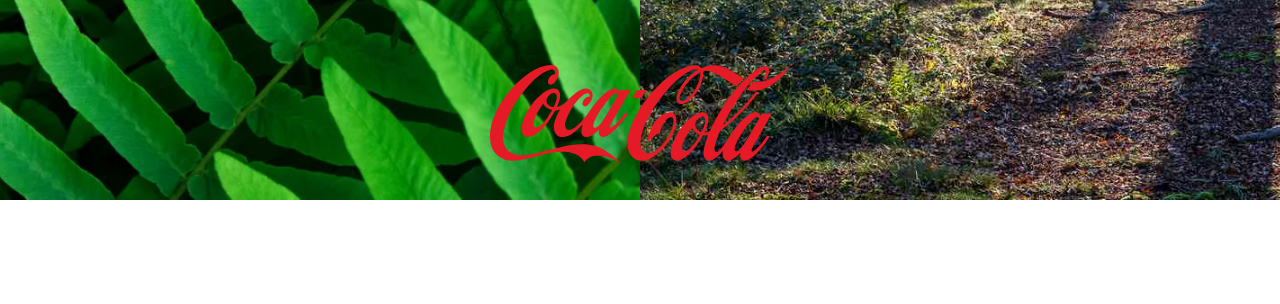
==== commit 9c491b8a: "some fixes" ====
--- a/index.html
+++ b/index.html
@@ -154,18 +154,7 @@
                         <div class="img4">
                             <img src="imgs/woods.jpeg" alt="woods">
                             <div class="wrap-art">
-                                <div class="art">
-                                    <img src="imgs/video.jpeg" alt="">
-                                </div>
-                                <div class="art">
-                                    <img src="imgs/video.jpeg" alt="">
-                                </div>
-                                <div class="art">
-                                    <img src="imgs/video.jpeg" alt="">
-                                </div>
-                                <div class="art">
-                                    <img src="imgs/video.jpeg" alt="">
-                                </div>
+                                
                             </div>
                         </div>
                     </div>
--- a/css/style.css
+++ b/css/style.css
@@ -1,6 +1,4 @@
 * {
-    margin: 0;
-    padding: 0;
     box-sizing: border-box;
 }
 
@@ -327,29 +325,35 @@
 }
 
 .container-1 {
-    margin: 0;
-    padding: 0;
     height: 100%;
     display: flex;
     height: 100%;
 }
 
 .column-1 {
-    width: 34%;
+    max-width: 34%;
+    height: 100%;
+    position: relative;
+    background-color: rgb(195, 0, 0);
     transition: all 0.5s ease-in-out;
 }
-
 .column-2 {
-    width:48%;
+    max-width: 48%;
+    width: 100%;
+    height: 100%;
+    position: relative;
     transition: all 0.5s ease-in-out;
     background-color: rgb(212, 212, 212);
 }
 
 .column-3 {
+    min-width: 18%;
+    max-width: 18%;
     width: 18%;
     background-color:  rgb(195, 0, 0);
     transition: all 0.5s ease-in-out;
 }
+
 
 
 .wrap-img {
@@ -439,8 +443,8 @@
     max-width: 100px;
     height: auto;
     top: 50vh;
-    right: 18%;
-    transform: translate(50%);
+    left: 76%;
+    transform: translate(65%);
     transition: all 0.6s ease-in-out;
 }
 @media (max-width: 1100px) {
@@ -489,7 +493,7 @@
     }
     .video {
         height: auto;
-        max-width: 150px;
+        max-width: 200px;
         width: 100%;    
         padding: 20px;
     }    
@@ -573,7 +577,11 @@
     width: 100%;
     height: 100vh;
 }
-
+.wrap-art {
+    display: flex;
+    margin-top: -100vh;
+    margin-left: 100px;
+}
 .wrap-arts {
     display: flex;
     margin-top: -87vh;
